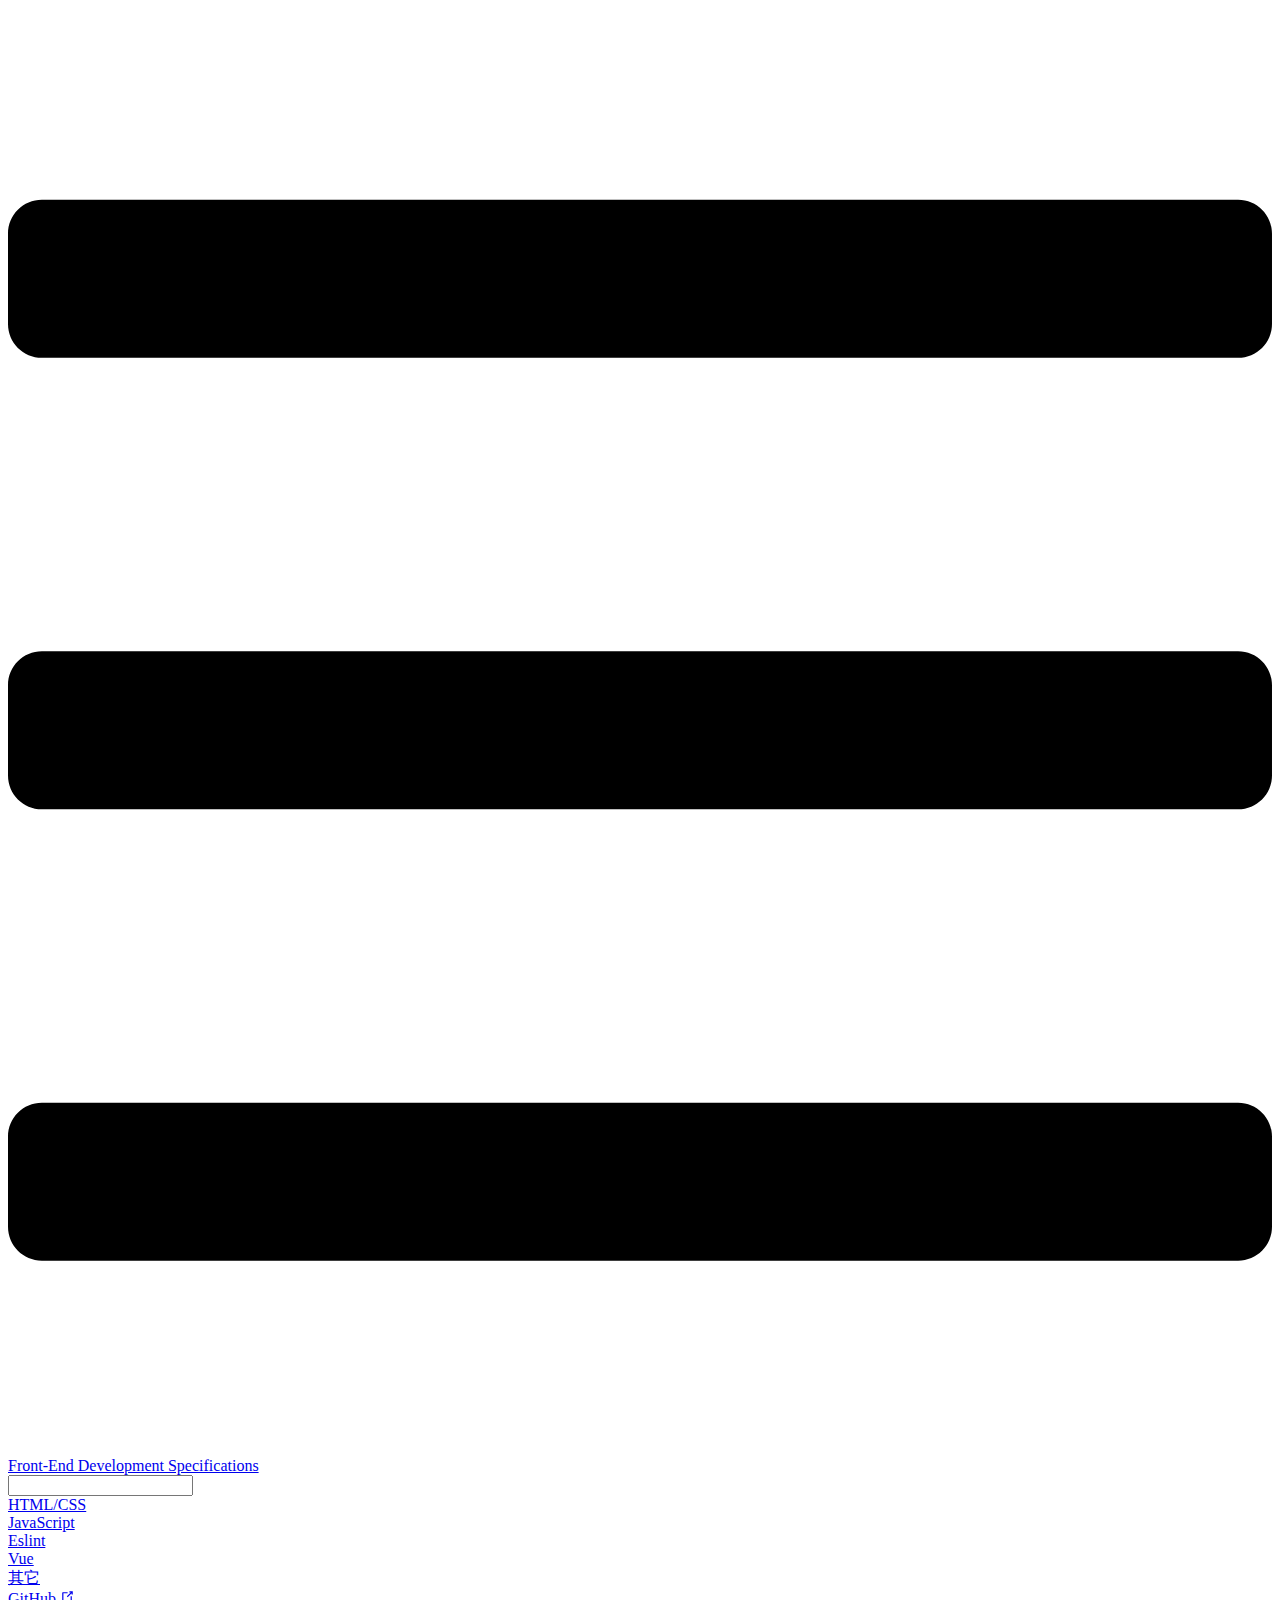
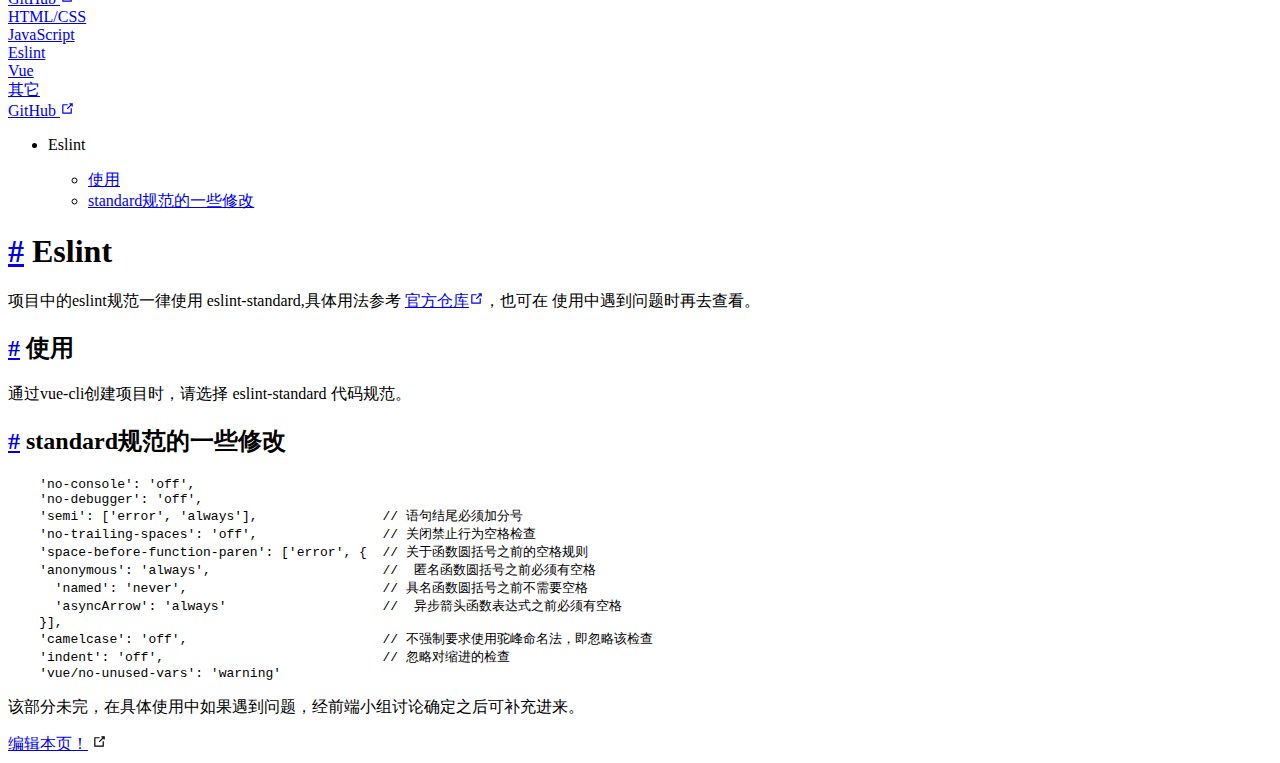
==== eslint/index.html @ 4b597a3b "1" ====
<!DOCTYPE html>
<html lang="en-US">

<head>
    <meta charset="utf-8">
    <meta name="viewport" content="width=device-width,initial-scale=1">
    <title>Eslint | Front-End Development Specifications</title>
    <meta name="description" content="前端开发规范文档1">
    <link rel="icon" href="./favicon.ico">

    <link rel="preload" href="./assets/css/0.styles.6a988ebd.css" as="style">
    <link rel="preload" href="./assets/js/app.a1ea9706.js" as="script">
    <link rel="preload" href="./assets/js/4.c3e4d59f.js" as="script">
    <link rel="prefetch" href="./assets/js/2.aa644d99.js">
    <link rel="prefetch" href="./assets/js/3.9579ed42.js">
    <link rel="prefetch" href="./assets/js/5.5c9a9287.js">
    <link rel="prefetch" href="./assets/js/6.d2becdb6.js">
    <link rel="prefetch" href="./assets/js/7.d39c82f1.js">
    <link rel="prefetch" href="./assets/js/8.059a325d.js">
    <link rel="prefetch" href="./assets/js/9.d9cf144e.js">
    <link rel="stylesheet" href="./assets/css/0.styles.6a988ebd.css">
</head>

<body>
    <div id="app" data-server-rendered="true">
        <div class="theme-container">
            <header class="navbar">
                <div class="sidebar-button"><svg xmlns="http://www.w3.org/2000/svg" aria-hidden="true" role="img" viewBox="0 0 448 512" class="icon"><path fill="currentColor" d="M436 124H12c-6.627 0-12-5.373-12-12V80c0-6.627 5.373-12 12-12h424c6.627 0 12 5.373 12 12v32c0 6.627-5.373 12-12 12zm0 160H12c-6.627 0-12-5.373-12-12v-32c0-6.627 5.373-12 12-12h424c6.627 0 12 5.373 12 12v32c0 6.627-5.373 12-12 12zm0 160H12c-6.627 0-12-5.373-12-12v-32c0-6.627 5.373-12 12-12h424c6.627 0 12 5.373 12 12v32c0 6.627-5.373 12-12 12z"></path></svg></div>
                <a href="./" class="home-link router-link-active">
                    <!----><span class="site-name"> Front-End Development Specifications</span></a>
                <div class="links" style="max-width:nullpx;">
                    <div class="search-box"><input aria-label="Search" autocomplete="off" spellcheck="false" value="">
                        <!---->
                    </div>
                    <nav class="nav-links can-hide">
                        <div class="nav-item"><a href="./html-css/" class="nav-link">HTML/CSS</a></div>
                        <div class="nav-item"><a href="./javascript/" class="nav-link">JavaScript</a></div>
                        <div class="nav-item"><a href="./eslint/" aria-current="page" class="nav-link router-link-exact-active router-link-active">Eslint</a></div>
                        <div class="nav-item"><a href="./vue/" class="nav-link">Vue</a></div>
                        <div class="nav-item"><a href="./others/" class="nav-link">其它</a></div> <a href="https://github.com/luichooy." target="_blank" rel="noopener noreferrer" class="repo-link">
    GitHub
    <svg xmlns="http://www.w3.org/2000/svg" aria-hidden="true" x="0px" y="0px" viewBox="0 0 100 100" width="15" height="15" class="icon outbound"><path fill="currentColor" d="M18.8,85.1h56l0,0c2.2,0,4-1.8,4-4v-32h-8v28h-48v-48h28v-8h-32l0,0c-2.2,0-4,1.8-4,4v56C14.8,83.3,16.6,85.1,18.8,85.1z"></path> <polygon fill="currentColor" points="45.7,48.7 51.3,54.3 77.2,28.5 77.2,37.2 85.2,37.2 85.2,14.9 62.8,14.9 62.8,22.9 71.5,22.9"></polygon></svg></a></nav>
                </div>
            </header>
            <div class="sidebar-mask"></div>
            <div class="sidebar">
                <nav class="nav-links">
                    <div class="nav-item"><a href="./html-css/" class="nav-link">HTML/CSS</a></div>
                    <div class="nav-item"><a href="./javascript/" class="nav-link">JavaScript</a></div>
                    <div class="nav-item"><a href="./eslint/" aria-current="page" class="nav-link router-link-exact-active router-link-active">Eslint</a></div>
                    <div class="nav-item"><a href="./vue/" class="nav-link">Vue</a></div>
                    <div class="nav-item"><a href="./others/" class="nav-link">其它</a></div> <a href="https://github.com/luichooy." target="_blank" rel="noopener noreferrer" class="repo-link">
    GitHub
    <svg xmlns="http://www.w3.org/2000/svg" aria-hidden="true" x="0px" y="0px" viewBox="0 0 100 100" width="15" height="15" class="icon outbound"><path fill="currentColor" d="M18.8,85.1h56l0,0c2.2,0,4-1.8,4-4v-32h-8v28h-48v-48h28v-8h-32l0,0c-2.2,0-4,1.8-4,4v56C14.8,83.3,16.6,85.1,18.8,85.1z"></path> <polygon fill="currentColor" points="45.7,48.7 51.3,54.3 77.2,28.5 77.2,37.2 85.2,37.2 85.2,14.9 62.8,14.9 62.8,22.9 71.5,22.9"></polygon></svg></a></nav>
                <ul class="sidebar-links">
                    <li>
                        <div class="sidebar-group first">
                            <p class="sidebar-heading open"><span>Eslint</span>
                                <!---->
                            </p>
                            <ul class="sidebar-group-items">
                                <li><a href="./eslint/#使用" class="sidebar-link">使用</a>
                                    <ul class="sidebar-sub-headers"></ul>
                                </li>
                                <li><a href="./eslint/#standard规范的一些修改" class="sidebar-link">standard规范的一些修改</a>
                                    <ul class="sidebar-sub-headers"></ul>
                                </li>
                            </ul>
                        </div>
                    </li>
                </ul>
            </div>
            <div class="page">
                <div class="content">
                    <h1 id="eslint"><a href="#eslint" class="header-anchor">#</a> Eslint</h1>
                    <p>项目中的eslint规范一律使用 eslint-standard,具体用法参考 <a href="https://github.com/standard/eslint-config-standard" target="_blank" rel="noopener noreferrer">官方仓库<svg xmlns="http://www.w3.org/2000/svg" aria-hidden="true" x="0px" y="0px" viewBox="0 0 100 100" width="15" height="15" class="icon outbound"><path fill="currentColor" d="M18.8,85.1h56l0,0c2.2,0,4-1.8,4-4v-32h-8v28h-48v-48h28v-8h-32l0,0c-2.2,0-4,1.8-4,4v56C14.8,83.3,16.6,85.1,18.8,85.1z"></path> <polygon fill="currentColor" points="45.7,48.7 51.3,54.3 77.2,28.5 77.2,37.2 85.2,37.2 85.2,14.9 62.8,14.9 62.8,22.9 71.5,22.9"></polygon></svg></a>，也可在
                        使用中遇到问题时再去查看。
                    </p>
                    <h2 id="使用"><a href="#使用" class="header-anchor">#</a> 使用</h2>
                    <p>通过vue-cli创建项目时，请选择 eslint-standard 代码规范。</p>
                    <h2 id="standard规范的一些修改"><a href="#standard规范的一些修改" class="header-anchor">#</a> standard规范的一些修改</h2>
                    <div class="language- extra-class"><pre class="language-text"><code>    'no-console': 'off',
    'no-debugger': 'off',
    'semi': ['error', 'always'],                // 语句结尾必须加分号
    'no-trailing-spaces': 'off',                // 关闭禁止行为空格检查
    'space-before-function-paren': ['error', {  // 关于函数圆括号之前的空格规则
    'anonymous': 'always',                      //  匿名函数圆括号之前必须有空格
      'named': 'never',                         // 具名函数圆括号之前不需要空格
      'asyncArrow': 'always'                    //  异步箭头函数表达式之前必须有空格
    }],
    'camelcase': 'off',                         // 不强制要求使用驼峰命名法，即忽略该检查
    'indent': 'off',                            // 忽略对缩进的检查
    'vue/no-unused-vars': 'warning'
</code></pre></div>
                    <p>该部分未完，在具体使用中如果遇到问题，经前端小组讨论确定之后可补充进来。</p>
                </div>
                <div class="page-edit">
                    <div class="edit-link"><a href="https://github.com/luichooy./edit/master/docs/eslint/README.md" target="_blank" rel="noopener noreferrer">编辑本页！</a> <svg xmlns="http://www.w3.org/2000/svg" aria-hidden="true" x="0px" y="0px" viewBox="0 0 100 100" width="15"
                            height="15" class="icon outbound"><path fill="currentColor" d="M18.8,85.1h56l0,0c2.2,0,4-1.8,4-4v-32h-8v28h-48v-48h28v-8h-32l0,0c-2.2,0-4,1.8-4,4v56C14.8,83.3,16.6,85.1,18.8,85.1z"></path> <polygon fill="currentColor" points="45.7,48.7 51.3,54.3 77.2,28.5 77.2,37.2 85.2,37.2 85.2,14.9 62.8,14.9 62.8,22.9 71.5,22.9"></polygon></svg></div>
                    <!---->
                </div>
                <!---->
            </div>
            <!---->
        </div>
    </div>
    <script src="./assets/js/app.a1ea9706.js" defer></script>
    <script src="./assets/js/4.c3e4d59f.js" defer></script>
</body>

</html>
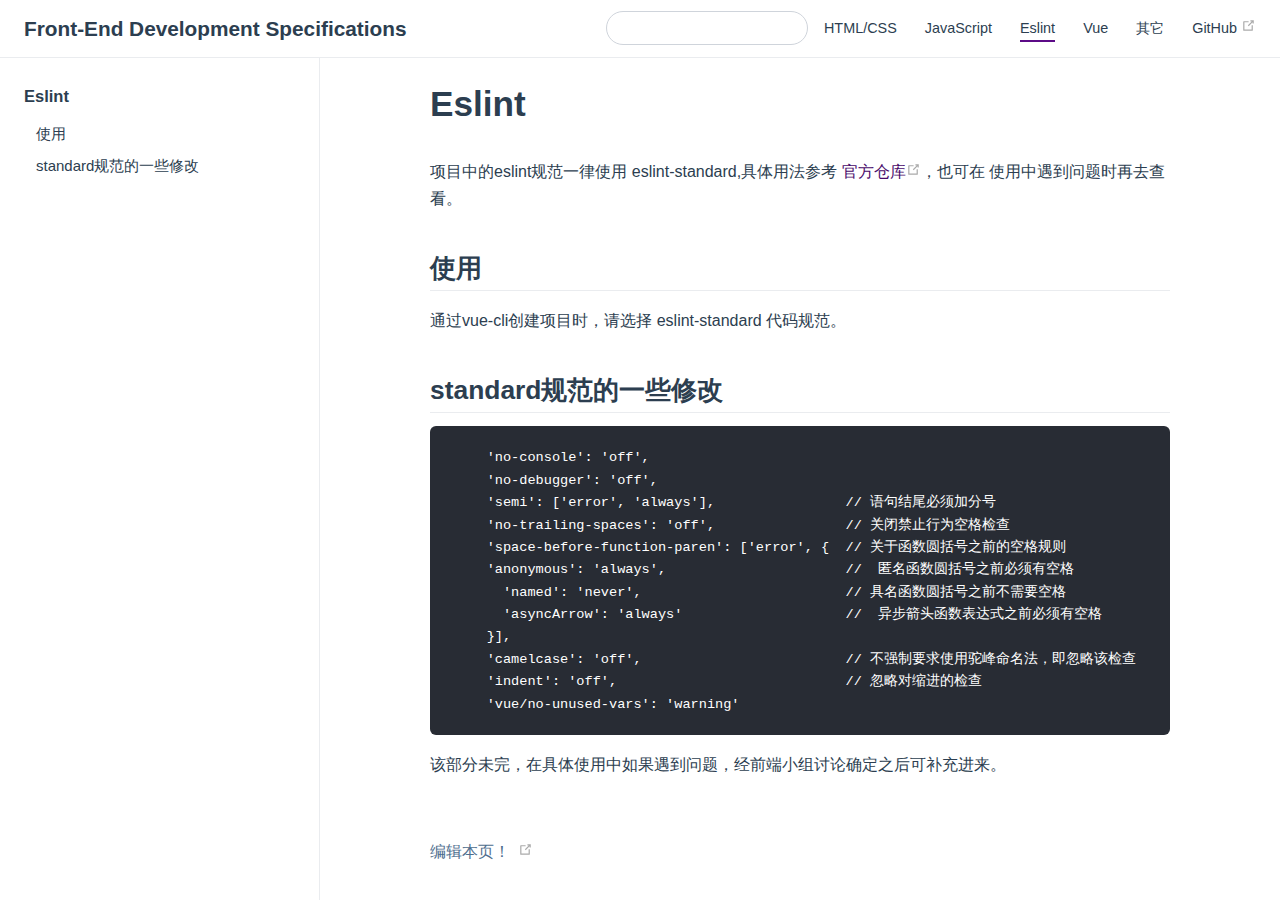
==== commit 16bccf8b: "Update index.html" ====
--- a/eslint/index.html
+++ b/eslint/index.html
@@ -8,17 +8,17 @@
     <meta name="description" content="前端开发规范文档1">
     <link rel="icon" href="./favicon.ico">
 
-    <link rel="preload" href="./assets/css/0.styles.6a988ebd.css" as="style">
-    <link rel="preload" href="./assets/js/app.a1ea9706.js" as="script">
-    <link rel="preload" href="./assets/js/4.c3e4d59f.js" as="script">
-    <link rel="prefetch" href="./assets/js/2.aa644d99.js">
-    <link rel="prefetch" href="./assets/js/3.9579ed42.js">
-    <link rel="prefetch" href="./assets/js/5.5c9a9287.js">
-    <link rel="prefetch" href="./assets/js/6.d2becdb6.js">
-    <link rel="prefetch" href="./assets/js/7.d39c82f1.js">
-    <link rel="prefetch" href="./assets/js/8.059a325d.js">
-    <link rel="prefetch" href="./assets/js/9.d9cf144e.js">
-    <link rel="stylesheet" href="./assets/css/0.styles.6a988ebd.css">
+    <link rel="preload" href="../assets/css/0.styles.6a988ebd.css" as="style">
+    <link rel="preload" href="../assets/js/app.a1ea9706.js" as="script">
+    <link rel="preload" href="../assets/js/4.c3e4d59f.js" as="script">
+    <link rel="prefetch" href="../assets/js/2.aa644d99.js">
+    <link rel="prefetch" href="../assets/js/3.9579ed42.js">
+    <link rel="prefetch" href="../assets/js/5.5c9a9287.js">
+    <link rel="prefetch" href="../assets/js/6.d2becdb6.js">
+    <link rel="prefetch" href="../assets/js/7.d39c82f1.js">
+    <link rel="prefetch" href="../assets/js/8.059a325d.js">
+    <link rel="prefetch" href="../assets/js/9.d9cf144e.js">
+    <link rel="stylesheet" href="../assets/css/0.styles.6a988ebd.css">
 </head>
 
 <body>
@@ -33,11 +33,11 @@
                         <!---->
                     </div>
                     <nav class="nav-links can-hide">
-                        <div class="nav-item"><a href="./html-css/" class="nav-link">HTML/CSS</a></div>
-                        <div class="nav-item"><a href="./javascript/" class="nav-link">JavaScript</a></div>
-                        <div class="nav-item"><a href="./eslint/" aria-current="page" class="nav-link router-link-exact-active router-link-active">Eslint</a></div>
-                        <div class="nav-item"><a href="./vue/" class="nav-link">Vue</a></div>
-                        <div class="nav-item"><a href="./others/" class="nav-link">其它</a></div> <a href="https://github.com/luichooy." target="_blank" rel="noopener noreferrer" class="repo-link">
+                        <div class="nav-item"><a href="../html-css/index.html" class="nav-link">HTML/CSS</a></div>
+                        <div class="nav-item"><a href="../javascript/index.html" class="nav-link">JavaScript</a></div>
+                        <div class="nav-item"><a href="./index.html" aria-current="page" class="nav-link router-link-exact-active router-link-active">Eslint</a></div>
+                        <div class="nav-item"><a href="../vue/index.html" class="nav-link">Vue</a></div>
+                        <div class="nav-item"><a href="../others/index.html" class="nav-link">其它</a></div> <a href="https://github.com/luichooy." target="_blank" rel="noopener noreferrer" class="repo-link">
     GitHub
     <svg xmlns="http://www.w3.org/2000/svg" aria-hidden="true" x="0px" y="0px" viewBox="0 0 100 100" width="15" height="15" class="icon outbound"><path fill="currentColor" d="M18.8,85.1h56l0,0c2.2,0,4-1.8,4-4v-32h-8v28h-48v-48h28v-8h-32l0,0c-2.2,0-4,1.8-4,4v56C14.8,83.3,16.6,85.1,18.8,85.1z"></path> <polygon fill="currentColor" points="45.7,48.7 51.3,54.3 77.2,28.5 77.2,37.2 85.2,37.2 85.2,14.9 62.8,14.9 62.8,22.9 71.5,22.9"></polygon></svg></a></nav>
                 </div>
@@ -45,11 +45,11 @@
             <div class="sidebar-mask"></div>
             <div class="sidebar">
                 <nav class="nav-links">
-                    <div class="nav-item"><a href="./html-css/" class="nav-link">HTML/CSS</a></div>
-                    <div class="nav-item"><a href="./javascript/" class="nav-link">JavaScript</a></div>
-                    <div class="nav-item"><a href="./eslint/" aria-current="page" class="nav-link router-link-exact-active router-link-active">Eslint</a></div>
-                    <div class="nav-item"><a href="./vue/" class="nav-link">Vue</a></div>
-                    <div class="nav-item"><a href="./others/" class="nav-link">其它</a></div> <a href="https://github.com/luichooy." target="_blank" rel="noopener noreferrer" class="repo-link">
+                    <div class="nav-item"><a href="../html-css/index.html" class="nav-link">HTML/CSS</a></div>
+                    <div class="nav-item"><a href="../javascript/index.html" class="nav-link">JavaScript</a></div>
+                    <div class="nav-item"><a href="./index.html" aria-current="page" class="nav-link router-link-exact-active router-link-active">Eslint</a></div>
+                    <div class="nav-item"><a href="../vue/index.html" class="nav-link">Vue</a></div>
+                    <div class="nav-item"><a href="../others/index.html" class="nav-link">其它</a></div> <a href="https://github.com/luichooy." target="_blank" rel="noopener noreferrer" class="repo-link">
     GitHub
     <svg xmlns="http://www.w3.org/2000/svg" aria-hidden="true" x="0px" y="0px" viewBox="0 0 100 100" width="15" height="15" class="icon outbound"><path fill="currentColor" d="M18.8,85.1h56l0,0c2.2,0,4-1.8,4-4v-32h-8v28h-48v-48h28v-8h-32l0,0c-2.2,0-4,1.8-4,4v56C14.8,83.3,16.6,85.1,18.8,85.1z"></path> <polygon fill="currentColor" points="45.7,48.7 51.3,54.3 77.2,28.5 77.2,37.2 85.2,37.2 85.2,14.9 62.8,14.9 62.8,22.9 71.5,22.9"></polygon></svg></a></nav>
                 <ul class="sidebar-links">
@@ -104,8 +104,8 @@
             <!---->
         </div>
     </div>
-    <script src="./assets/js/app.a1ea9706.js" defer></script>
-    <script src="./assets/js/4.c3e4d59f.js" defer></script>
+    <script src="../assets/js/app.a1ea9706.js" defer></script>
+    <script src="../assets/js/4.c3e4d59f.js" defer></script>
 </body>
 
-</html>+</html>
--- a/assets/css/0.styles.6a988ebd.css
+++ b/assets/css/0.styles.6a988ebd.css
@@ -0,0 +1,1598 @@
+.home {
+    padding: 3.6rem 2rem 0;
+    max-width: 960px;
+    margin: 0 auto
+}
+
+.home .hero {
+    text-align: center
+}
+
+.home .hero img {
+    max-width: 100%;
+    max-height: 280px;
+    display: block;
+    margin: 3rem auto 1.5rem
+}
+
+.home .hero h1 {
+    font-size: 3rem
+}
+
+.home .hero .action,
+.home .hero .description,
+.home .hero h1 {
+    margin: 1.8rem auto
+}
+
+.home .hero .description {
+    max-width: 35rem;
+    font-size: 1.6rem;
+    line-height: 1.3;
+    color: #6a8bad
+}
+
+.home .hero .action-button {
+    display: inline-block;
+    font-size: 1.2rem;
+    color: #fff;
+    background-color: #48096a;
+    padding: .8rem 1.6rem;
+    border-radius: 4px;
+    transition: background-color .1s ease;
+    box-sizing: border-box;
+    border-bottom: 1px solid #41085f
+}
+
+.home .hero .action-button:hover {
+    background-color: #610c8e
+}
+
+.home .features {
+    border-top: 1px solid #eaecef;
+    padding: 1.2rem 0;
+    margin-top: 2.5rem;
+    display: flex;
+    flex-wrap: wrap;
+    align-items: flex-start;
+    align-content: stretch;
+    justify-content: space-between
+}
+
+.home .feature {
+    flex-grow: 1;
+    flex-basis: 30%;
+    max-width: 30%
+}
+
+.home .feature h2 {
+    font-size: 1.4rem;
+    font-weight: 500;
+    border-bottom: none;
+    padding-bottom: 0;
+    color: #3a5169
+}
+
+.home .feature p {
+    color: #4e6e8e
+}
+
+.home .footer {
+    padding: 2.5rem;
+    border-top: 1px solid #eaecef;
+    text-align: center;
+    color: #4e6e8e
+}
+
+@media (max-width:719px) {
+    .home .features {
+        flex-direction: column
+    }
+    .home .feature {
+        max-width: 100%;
+        padding: 0 2.5rem
+    }
+}
+
+@media (max-width:419px) {
+    .home {
+        padding-left: 1.5rem;
+        padding-right: 1.5rem
+    }
+    .home .hero img {
+        max-height: 210px;
+        margin: 2rem auto 1.2rem
+    }
+    .home .hero h1 {
+        font-size: 2rem
+    }
+    .home .hero .action,
+    .home .hero .description,
+    .home .hero h1 {
+        margin: 1.2rem auto
+    }
+    .home .hero .description {
+        font-size: 1.2rem
+    }
+    .home .hero .action-button {
+        font-size: 1rem;
+        padding: .6rem 1.2rem
+    }
+    .home .feature h2 {
+        font-size: 1.25rem
+    }
+}
+
+.sidebar-button {
+    display: none;
+    width: 1.25rem;
+    height: 1.25rem;
+    position: absolute;
+    padding: .6rem;
+    top: .6rem;
+    left: 1rem;
+    cursor: pointer
+}
+
+.sidebar-button .icon {
+    display: block;
+    width: 1.25rem;
+    height: 1.25rem
+}
+
+@media (max-width:719px) {
+    .sidebar-button {
+        display: block
+    }
+}
+
+.search-box {
+    display: inline-block;
+    position: relative;
+    margin-right: 1rem
+}
+
+.search-box input {
+    cursor: text;
+    width: 10rem;
+    color: #4e6e8e;
+    display: inline-block;
+    border: 1px solid #cfd4db;
+    border-radius: 2rem;
+    font-size: .9rem;
+    line-height: 2rem;
+    padding: 0 .5rem 0 2rem;
+    outline: none;
+    transition: all .2s ease;
+    background: #fff url(./assets/img/search.83621669.svg) .6rem .5rem no-repeat;
+    background-size: 1rem
+}
+
+.search-box input:focus {
+    cursor: auto;
+    border-color: #48096a
+}
+
+.search-box .suggestions {
+    background: #fff;
+    width: 20rem;
+    position: absolute;
+    top: 1.5rem;
+    border: 1px solid #cfd4db;
+    border-radius: 6px;
+    padding: .4rem;
+    list-style-type: none
+}
+
+.search-box .suggestions.align-right {
+    right: 0
+}
+
+.search-box .suggestion {
+    line-height: 1.4;
+    padding: .4rem .6rem;
+    border-radius: 4px;
+    cursor: pointer
+}
+
+.search-box .suggestion a {
+    white-space: normal;
+    color: #5d82a6
+}
+
+.search-box .suggestion a .page-title {
+    font-weight: 600
+}
+
+.search-box .suggestion a .header {
+    font-size: .9em;
+    margin-left: .25em
+}
+
+.search-box .suggestion.focused {
+    background-color: #f3f4f5
+}
+
+.search-box .suggestion.focused a {
+    color: #48096a
+}
+
+@media (max-width:959px) {
+    .search-box input {
+        cursor: pointer;
+        width: 0;
+        border-color: transparent;
+        position: relative
+    }
+    .search-box input:focus {
+        cursor: text;
+        left: 0;
+        width: 10rem
+    }
+}
+
+@media (max-width:959px) and (min-width:719px) {
+    .search-box .suggestions {
+        left: 0
+    }
+}
+
+@media (max-width:719px) {
+    .search-box {
+        margin-right: 0
+    }
+    .search-box input {
+        left: 1rem
+    }
+    .search-box .suggestions {
+        right: 0
+    }
+}
+
+@media (max-width:419px) {
+    .search-box .suggestions {
+        width: calc(100vw - 4rem)
+    }
+    .search-box input:focus {
+        width: 8rem
+    }
+}
+
+.dropdown-enter,
+.dropdown-leave-to {
+    height: 0!important
+}
+
+.dropdown-wrapper {
+    cursor: pointer
+}
+
+.dropdown-wrapper .dropdown-title {
+    display: block
+}
+
+.dropdown-wrapper .dropdown-title:hover {
+    border-color: transparent
+}
+
+.dropdown-wrapper .dropdown-title .arrow {
+    vertical-align: middle;
+    margin-top: -1px;
+    margin-left: .4rem
+}
+
+.dropdown-wrapper .nav-dropdown .dropdown-item {
+    color: inherit;
+    line-height: 1.7rem
+}
+
+.dropdown-wrapper .nav-dropdown .dropdown-item h4 {
+    margin: .45rem 0 0;
+    border-top: 1px solid #eee;
+    padding: .45rem 1.5rem 0 1.25rem
+}
+
+.dropdown-wrapper .nav-dropdown .dropdown-item .dropdown-subitem-wrapper {
+    padding: 0;
+    list-style: none
+}
+
+.dropdown-wrapper .nav-dropdown .dropdown-item .dropdown-subitem-wrapper .dropdown-subitem {
+    font-size: .9em
+}
+
+.dropdown-wrapper .nav-dropdown .dropdown-item a {
+    display: block;
+    line-height: 1.7rem;
+    position: relative;
+    border-bottom: none;
+    font-weight: 400;
+    margin-bottom: 0;
+    padding: 0 1.5rem 0 1.25rem
+}
+
+.dropdown-wrapper .nav-dropdown .dropdown-item a.router-link-active,
+.dropdown-wrapper .nav-dropdown .dropdown-item a:hover {
+    color: #48096a
+}
+
+.dropdown-wrapper .nav-dropdown .dropdown-item a.router-link-active:after {
+    content: "";
+    width: 0;
+    height: 0;
+    border-left: 5px solid #48096a;
+    border-top: 3px solid transparent;
+    border-bottom: 3px solid transparent;
+    position: absolute;
+    top: calc(50% - 2px);
+    left: 9px
+}
+
+.dropdown-wrapper .nav-dropdown .dropdown-item:first-child h4 {
+    margin-top: 0;
+    padding-top: 0;
+    border-top: 0
+}
+
+@media (max-width:719px) {
+    .dropdown-wrapper.open .dropdown-title {
+        margin-bottom: .5rem
+    }
+    .dropdown-wrapper .nav-dropdown {
+        transition: height .1s ease-out;
+        overflow: hidden
+    }
+    .dropdown-wrapper .nav-dropdown .dropdown-item h4 {
+        border-top: 0;
+        margin-top: 0;
+        padding-top: 0
+    }
+    .dropdown-wrapper .nav-dropdown .dropdown-item>a,
+    .dropdown-wrapper .nav-dropdown .dropdown-item h4 {
+        font-size: 15px;
+        line-height: 2rem
+    }
+    .dropdown-wrapper .nav-dropdown .dropdown-item .dropdown-subitem {
+        font-size: 14px;
+        padding-left: 1rem
+    }
+}
+
+@media (min-width:719px) {
+    .dropdown-wrapper {
+        height: 1.8rem
+    }
+    .dropdown-wrapper:hover .nav-dropdown {
+        display: block!important
+    }
+    .dropdown-wrapper .dropdown-title .arrow {
+        border-left: 4px solid transparent;
+        border-right: 4px solid transparent;
+        border-top: 6px solid #ccc;
+        border-bottom: 0
+    }
+    .dropdown-wrapper .nav-dropdown {
+        display: none;
+        height: auto!important;
+        box-sizing: border-box;
+        max-height: calc(100vh - 2.7rem);
+        overflow-y: auto;
+        position: absolute;
+        top: 100%;
+        right: 0;
+        background-color: #fff;
+        padding: .6rem 0;
+        border: 1px solid #ddd;
+        border-bottom-color: #ccc;
+        text-align: left;
+        border-radius: .25rem;
+        white-space: nowrap;
+        margin: 0
+    }
+}
+
+.nav-links {
+    display: inline-block
+}
+
+.nav-links a {
+    line-height: 1.4rem;
+    color: inherit
+}
+
+.nav-links a.router-link-active,
+.nav-links a:hover {
+    color: #48096a
+}
+
+.nav-links .nav-item {
+    position: relative;
+    display: inline-block;
+    margin-left: 1.5rem;
+    line-height: 2rem
+}
+
+.nav-links .nav-item:first-child {
+    margin-left: 0
+}
+
+.nav-links .repo-link {
+    margin-left: 1.5rem
+}
+
+@media (max-width:719px) {
+    .nav-links .nav-item,
+    .nav-links .repo-link {
+        margin-left: 0
+    }
+}
+
+@media (min-width:719px) {
+    .nav-links a.router-link-active,
+    .nav-links a:hover {
+        color: #2c3e50
+    }
+    .nav-item>a:not(.external).router-link-active,
+    .nav-item>a:not(.external):hover {
+        margin-bottom: -2px;
+        border-bottom: 2px solid #5c0b87
+    }
+}
+
+.navbar {
+    padding: .7rem 1.5rem;
+    line-height: 2.2rem;
+    position: relative
+}
+
+.navbar a,
+.navbar img,
+.navbar span {
+    display: inline-block
+}
+
+.navbar .logo {
+    height: 2.2rem;
+    min-width: 2.2rem;
+    margin-right: .8rem;
+    vertical-align: top
+}
+
+.navbar .site-name {
+    font-size: 1.3rem;
+    font-weight: 600;
+    color: #2c3e50;
+    position: relative
+}
+
+.navbar .links {
+    padding-left: 1.5rem;
+    box-sizing: border-box;
+    background-color: #fff;
+    white-space: nowrap;
+    font-size: .9rem;
+    position: absolute;
+    right: 1.5rem;
+    top: .7rem;
+    display: flex
+}
+
+.navbar .links .search-box {
+    flex: 0 0 auto;
+    vertical-align: top
+}
+
+.navbar .links .nav-links {
+    flex: 1
+}
+
+@media (max-width:719px) {
+    .navbar {
+        padding-left: 4rem
+    }
+    .navbar .can-hide {
+        display: none
+    }
+    .navbar .links {
+        padding-left: 1.5rem
+    }
+}
+
+.page-edit,
+.page-nav {
+    max-width: 740px;
+    margin: 0 auto;
+    padding: 2rem 2.5rem
+}
+
+@media (max-width:959px) {
+    .page-edit,
+    .page-nav {
+        padding: 2rem
+    }
+}
+
+@media (max-width:419px) {
+    .page-edit,
+    .page-nav {
+        padding: 1.5rem
+    }
+}
+
+.page {
+    padding-bottom: 2rem
+}
+
+.page-edit {
+    padding-top: 1rem;
+    padding-bottom: 1rem;
+    overflow: auto
+}
+
+.page-edit .edit-link {
+    display: inline-block
+}
+
+.page-edit .edit-link a {
+    color: #4e6e8e;
+    margin-right: .25rem
+}
+
+.page-edit .last-updated {
+    float: right;
+    font-size: .9em
+}
+
+.page-edit .last-updated .prefix {
+    font-weight: 500;
+    color: #4e6e8e
+}
+
+.page-edit .last-updated .time {
+    font-weight: 400;
+    color: #aaa
+}
+
+.page-nav {
+    padding-top: 1rem;
+    padding-bottom: 0
+}
+
+.page-nav .inner {
+    min-height: 2rem;
+    margin-top: 0;
+    border-top: 1px solid #eaecef;
+    padding-top: 1rem;
+    overflow: auto
+}
+
+.page-nav .next {
+    float: right
+}
+
+@media (max-width:719px) {
+    .page-edit .edit-link {
+        margin-bottom: .5rem
+    }
+    .page-edit .last-updated {
+        font-size: .8em;
+        float: none;
+        text-align: left
+    }
+}
+
+.sidebar .sidebar-sub-headers {
+    padding-left: 1rem;
+    font-size: .95em
+}
+
+a.sidebar-link {
+    font-weight: 400;
+    display: inline-block;
+    color: #2c3e50;
+    border-left: .25rem solid transparent;
+    padding: .35rem 1rem .35rem 1.25rem;
+    line-height: 1.4;
+    width: 100%;
+    box-sizing: border-box
+}
+
+a.sidebar-link:hover {
+    color: #48096a
+}
+
+a.sidebar-link.active {
+    font-weight: 600;
+    color: #48096a;
+    border-left-color: #48096a
+}
+
+.sidebar-group a.sidebar-link {
+    padding-left: 2rem
+}
+
+.sidebar-sub-headers a.sidebar-link {
+    padding-top: .25rem;
+    padding-bottom: .25rem;
+    border-left: none
+}
+
+.sidebar-sub-headers a.sidebar-link.active {
+    font-weight: 500
+}
+
+.sidebar-group:not(.first) {
+    margin-top: 1em
+}
+
+.sidebar-group .sidebar-group {
+    padding-left: .5em
+}
+
+.sidebar-group:not(.collapsable) .sidebar-heading {
+    cursor: auto;
+    color: inherit
+}
+
+.sidebar-heading {
+    color: #999;
+    transition: color .15s ease;
+    cursor: pointer;
+    font-size: 1.1em;
+    font-weight: 700;
+    padding: 0 1.5rem;
+    margin-top: 0;
+    margin-bottom: .5rem
+}
+
+.sidebar-heading.open,
+.sidebar-heading:hover {
+    color: inherit
+}
+
+.sidebar-heading .arrow {
+    position: relative;
+    top: -.12em;
+    left: .5em
+}
+
+.sidebar-heading:.open .arrow {
+    top: -.18em
+}
+
+.sidebar-group-items {
+    transition: height .1s ease-out;
+    overflow: hidden
+}
+
+.sidebar ul {
+    padding: 0;
+    margin: 0;
+    list-style-type: none
+}
+
+.sidebar a {
+    display: inline-block
+}
+
+.sidebar .nav-links {
+    display: none;
+    border-bottom: 1px solid #eaecef;
+    padding: .5rem 0 .75rem 0
+}
+
+.sidebar .nav-links a {
+    font-weight: 600
+}
+
+.sidebar .nav-links .nav-item,
+.sidebar .nav-links .repo-link {
+    display: block;
+    line-height: 1.25rem;
+    font-size: 1.1em;
+    padding: .5rem 0 .5rem 1.5rem
+}
+
+.sidebar .sidebar-links {
+    padding: 1.5rem 0
+}
+
+@media (max-width:719px) {
+    .sidebar .nav-links {
+        display: block
+    }
+    .sidebar .nav-links .dropdown-wrapper .nav-dropdown .dropdown-item a.router-link-active:after {
+        top: calc(1rem - 2px)
+    }
+    .sidebar .sidebar-links {
+        padding: 1rem 0
+    }
+}
+
+.sw-update-popup {
+    position: fixed;
+    right: 1em;
+    bottom: 1em;
+    padding: 1em;
+    border: 1px solid #48096a;
+    border-radius: 3px;
+    background: #fff;
+    box-shadow: 0 4px 16px rgba(0, 0, 0, .5);
+    text-align: center
+}
+
+.sw-update-popup button {
+    margin-top: .5em;
+    padding: .25em 2em
+}
+
+.sw-update-popup-enter-active,
+.sw-update-popup-leave-active {
+    transition: opacity .3s, transform .3s
+}
+
+.sw-update-popup-enter,
+.sw-update-popup-leave-to {
+    opacity: 0;
+    transform: translateY(50%) scale(.5)
+}
+
+code[class*=language-],
+pre[class*=language-] {
+    color: #ccc;
+    background: none;
+    font-family: Consolas, Monaco, Andale Mono, Ubuntu Mono, monospace;
+    font-size: 1em;
+    text-align: left;
+    white-space: pre;
+    word-spacing: normal;
+    word-break: normal;
+    word-wrap: normal;
+    line-height: 1.5;
+    -moz-tab-size: 4;
+    -o-tab-size: 4;
+    tab-size: 4;
+    -webkit-hyphens: none;
+    -ms-hyphens: none;
+    hyphens: none
+}
+
+pre[class*=language-] {
+    padding: 1em;
+    margin: .5em 0;
+    overflow: auto
+}
+
+:not(pre)>code[class*=language-],
+pre[class*=language-] {
+    background: #2d2d2d
+}
+
+:not(pre)>code[class*=language-] {
+    padding: .1em;
+    border-radius: .3em;
+    white-space: normal
+}
+
+.token.block-comment,
+.token.cdata,
+.token.comment,
+.token.doctype,
+.token.prolog {
+    color: #999
+}
+
+.token.punctuation {
+    color: #ccc
+}
+
+.token.attr-name,
+.token.deleted,
+.token.namespace,
+.token.tag {
+    color: #e2777a
+}
+
+.token.function-name {
+    color: #6196cc
+}
+
+.token.boolean,
+.token.function,
+.token.number {
+    color: #f08d49
+}
+
+.token.class-name,
+.token.constant,
+.token.property,
+.token.symbol {
+    color: #f8c555
+}
+
+.token.atrule,
+.token.builtin,
+.token.important,
+.token.keyword,
+.token.selector {
+    color: #cc99cd
+}
+
+.token.attr-value,
+.token.char,
+.token.regex,
+.token.string,
+.token.variable {
+    color: #7ec699
+}
+
+.token.entity,
+.token.operator,
+.token.url {
+    color: #67cdcc
+}
+
+.token.bold,
+.token.important {
+    font-weight: 700
+}
+
+.token.italic {
+    font-style: italic
+}
+
+.token.entity {
+    cursor: help
+}
+
+.token.inserted {
+    color: green
+}
+
+#nprogress {
+    pointer-events: none
+}
+
+#nprogress .bar {
+    background: #48096a;
+    position: fixed;
+    z-index: 1031;
+    top: 0;
+    left: 0;
+    width: 100%;
+    height: 2px
+}
+
+#nprogress .peg {
+    display: block;
+    position: absolute;
+    right: 0;
+    width: 100px;
+    height: 100%;
+    box-shadow: 0 0 10px #48096a, 0 0 5px #48096a;
+    opacity: 1;
+    transform: rotate(3deg) translateY(-4px)
+}
+
+#nprogress .spinner {
+    display: block;
+    position: fixed;
+    z-index: 1031;
+    top: 15px;
+    right: 15px
+}
+
+#nprogress .spinner-icon {
+    width: 18px;
+    height: 18px;
+    box-sizing: border-box;
+    border: 2px solid transparent;
+    border-top-color: #48096a;
+    border-left-color: #48096a;
+    border-radius: 50%;
+    animation: nprogress-spinner .4s linear infinite
+}
+
+.nprogress-custom-parent {
+    overflow: hidden;
+    position: relative
+}
+
+.nprogress-custom-parent #nprogress .bar,
+.nprogress-custom-parent #nprogress .spinner {
+    position: absolute
+}
+
+@keyframes nprogress-spinner {
+    0% {
+        transform: rotate(0deg)
+    }
+    to {
+        transform: rotate(1turn)
+    }
+}
+
+.content code {
+    color: #476582;
+    padding: .25rem .5rem;
+    margin: 0;
+    font-size: .85em;
+    background-color: rgba(27, 31, 35, .05);
+    border-radius: 3px
+}
+
+.content pre,
+.content pre[class*=language-] {
+    line-height: 1.4;
+    padding: 1.25rem 1.5rem;
+    margin: .85rem 0;
+    background-color: #282c34;
+    border-radius: 6px;
+    overflow: auto
+}
+
+.content pre[class*=language-] code,
+.content pre code {
+    color: #fff;
+    padding: 0;
+    background-color: transparent;
+    border-radius: 0
+}
+
+div[class*=language-] {
+    position: relative;
+    background-color: #282c34;
+    border-radius: 6px
+}
+
+div[class*=language-] .highlight-lines {
+    -webkit-user-select: none;
+    user-select: none;
+    padding-top: 1.3rem;
+    position: absolute;
+    top: 0;
+    left: 0;
+    width: 100%;
+    line-height: 1.4
+}
+
+div[class*=language-] .highlight-lines .highlighted {
+    background-color: rgba(0, 0, 0, .66)
+}
+
+div[class*=language-] pre,
+div[class*=language-] pre[class*=language-] {
+    background: transparent;
+    position: relative;
+    z-index: 1
+}
+
+div[class*=language-]:before {
+    position: absolute;
+    z-index: 3;
+    top: .8em;
+    right: 1em;
+    font-size: .75rem;
+    color: hsla(0, 0%, 100%, .4)
+}
+
+div[class*=language-]:not(.line-numbers-mode) .line-numbers-wrapper {
+    display: none
+}
+
+div[class*=language-].line-numbers-mode .highlight-lines .highlighted {
+    position: relative
+}
+
+div[class*=language-].line-numbers-mode .highlight-lines .highlighted:before {
+    content: " ";
+    position: absolute;
+    z-index: 3;
+    left: 0;
+    top: 0;
+    display: block;
+    width: 3.5rem;
+    height: 100%;
+    background-color: rgba(0, 0, 0, .66)
+}
+
+div[class*=language-].line-numbers-mode pre {
+    padding-left: 4.5rem;
+    vertical-align: middle
+}
+
+div[class*=language-].line-numbers-mode .line-numbers-wrapper {
+    position: absolute;
+    top: 0;
+    width: 3.5rem;
+    text-align: center;
+    color: hsla(0, 0%, 100%, .3);
+    padding: 1.25rem 0;
+    line-height: 1.4
+}
+
+div[class*=language-].line-numbers-mode .line-numbers-wrapper br {
+    -webkit-user-select: none;
+    user-select: none
+}
+
+div[class*=language-].line-numbers-mode .line-numbers-wrapper .line-number {
+    position: relative;
+    z-index: 4;
+    -webkit-user-select: none;
+    user-select: none;
+    font-size: .85em
+}
+
+div[class*=language-].line-numbers-mode:after {
+    content: "";
+    position: absolute;
+    z-index: 2;
+    top: 0;
+    left: 0;
+    width: 3.5rem;
+    height: 100%;
+    border-radius: 6px 0 0 6px;
+    border-right: 1px solid rgba(0, 0, 0, .66);
+    background-color: #282c34
+}
+
+div[class~=language-js]:before {
+    content: "js"
+}
+
+div[class~=language-ts]:before {
+    content: "ts"
+}
+
+div[class~=language-html]:before {
+    content: "html"
+}
+
+div[class~=language-md]:before {
+    content: "md"
+}
+
+div[class~=language-vue]:before {
+    content: "vue"
+}
+
+div[class~=language-css]:before {
+    content: "css"
+}
+
+div[class~=language-sass]:before {
+    content: "sass"
+}
+
+div[class~=language-scss]:before {
+    content: "scss"
+}
+
+div[class~=language-less]:before {
+    content: "less"
+}
+
+div[class~=language-stylus]:before {
+    content: "stylus"
+}
+
+div[class~=language-go]:before {
+    content: "go"
+}
+
+div[class~=language-java]:before {
+    content: "java"
+}
+
+div[class~=language-c]:before {
+    content: "c"
+}
+
+div[class~=language-sh]:before {
+    content: "sh"
+}
+
+div[class~=language-yaml]:before {
+    content: "yaml"
+}
+
+div[class~=language-py]:before {
+    content: "py"
+}
+
+div[class~=language-javascript]:before {
+    content: "js"
+}
+
+div[class~=language-typescript]:before {
+    content: "ts"
+}
+
+div[class~=language-markup]:before {
+    content: "html"
+}
+
+div[class~=language-markdown]:before {
+    content: "md"
+}
+
+div[class~=language-json]:before {
+    content: "json"
+}
+
+div[class~=language-ruby]:before {
+    content: "rb"
+}
+
+div[class~=language-python]:before {
+    content: "py"
+}
+
+div[class~=language-bash]:before {
+    content: "sh"
+}
+
+.custom-block .custom-block-title {
+    font-weight: 600;
+    margin-bottom: -.4rem
+}
+
+.custom-block.danger,
+.custom-block.tip,
+.custom-block.warning {
+    padding: .1rem 1.5rem;
+    border-left-width: .5rem;
+    border-left-style: solid;
+    margin: 1rem 0
+}
+
+.custom-block.tip {
+    background-color: #f3f5f7;
+    border-color: #42b983
+}
+
+.custom-block.warning {
+    background-color: rgba(255, 229, 100, .3);
+    border-color: #e7c000;
+    color: #6b5900
+}
+
+.custom-block.warning .custom-block-title {
+    color: #b29400
+}
+
+.custom-block.warning a {
+    color: #2c3e50
+}
+
+.custom-block.danger {
+    background-color: #ffe6e6;
+    border-color: #c00;
+    color: #4d0000
+}
+
+.custom-block.danger .custom-block-title {
+    color: #900
+}
+
+.custom-block.danger a {
+    color: #2c3e50
+}
+
+.arrow {
+    display: inline-block;
+    width: 0;
+    height: 0
+}
+
+.arrow.up {
+    border-bottom: 6px solid #ccc
+}
+
+.arrow.down,
+.arrow.up {
+    border-left: 4px solid transparent;
+    border-right: 4px solid transparent
+}
+
+.arrow.down {
+    border-top: 6px solid #ccc
+}
+
+.arrow.right {
+    border-left: 6px solid #ccc
+}
+
+.arrow.left,
+.arrow.right {
+    border-top: 4px solid transparent;
+    border-bottom: 4px solid transparent
+}
+
+.arrow.left {
+    border-right: 6px solid #ccc
+}
+
+.content:not(.custom) {
+    max-width: 740px;
+    margin: 0 auto;
+    padding: 2rem 2.5rem
+}
+
+@media (max-width:959px) {
+    .content:not(.custom) {
+        padding: 2rem
+    }
+}
+
+@media (max-width:419px) {
+    .content:not(.custom) {
+        padding: 1.5rem
+    }
+}
+
+.table-of-contents .badge {
+    vertical-align: middle
+}
+
+body,
+html {
+    padding: 0;
+    margin: 0
+}
+
+body {
+    font-family: -apple-system, BlinkMacSystemFont, Segoe UI, Roboto, Oxygen, Ubuntu, Cantarell, Fira Sans, Droid Sans, Helvetica Neue, sans-serif;
+    -webkit-font-smoothing: antialiased;
+    -moz-osx-font-smoothing: grayscale;
+    font-size: 16px;
+    color: #2c3e50
+}
+
+.page {
+    padding-left: 20rem
+}
+
+.navbar {
+    z-index: 20;
+    right: 0;
+    height: 3.6rem;
+    background-color: #fff;
+    box-sizing: border-box;
+    border-bottom: 1px solid #eaecef
+}
+
+.navbar,
+.sidebar-mask {
+    position: fixed;
+    top: 0;
+    left: 0
+}
+
+.sidebar-mask {
+    z-index: 9;
+    width: 100vw;
+    height: 100vh;
+    display: none
+}
+
+.sidebar {
+    font-size: 15px;
+    background-color: #fff;
+    width: 20rem;
+    position: fixed;
+    z-index: 10;
+    margin: 0;
+    top: 3.6rem;
+    left: 0;
+    bottom: 0;
+    box-sizing: border-box;
+    border-right: 1px solid #eaecef;
+    overflow-y: auto
+}
+
+.content:not(.custom)>:first-child {
+    margin-top: 3.6rem
+}
+
+.content:not(.custom) a:hover {
+    text-decoration: underline
+}
+
+.content:not(.custom) p.demo {
+    padding: 1rem 1.5rem;
+    border: 1px solid #ddd;
+    border-radius: 4px
+}
+
+.content:not(.custom) img {
+    max-width: 100%
+}
+
+.content.custom {
+    padding: 0;
+    margin: 0
+}
+
+.content.custom img {
+    max-width: 100%
+}
+
+a {
+    font-weight: 500;
+    text-decoration: none
+}
+
+a,
+p a code {
+    color: #48096a
+}
+
+p a code {
+    font-weight: 400
+}
+
+kbd {
+    background: #eee;
+    border: .15rem solid #ddd;
+    border-bottom: .25rem solid #ddd;
+    border-radius: .15rem;
+    padding: 0 .15em
+}
+
+blockquote {
+    font-size: 1.2rem;
+    color: #999;
+    border-left: .25rem solid #dfe2e5;
+    margin-left: 0;
+    padding-left: 1rem
+}
+
+ol,
+ul {
+    padding-left: 1.2em
+}
+
+strong {
+    font-weight: 600
+}
+
+h1,
+h2,
+h3,
+h4,
+h5,
+h6 {
+    font-weight: 600;
+    line-height: 1.25
+}
+
+.content:not(.custom)>h1,
+.content:not(.custom)>h2,
+.content:not(.custom)>h3,
+.content:not(.custom)>h4,
+.content:not(.custom)>h5,
+.content:not(.custom)>h6 {
+    margin-top: -3.1rem;
+    padding-top: 4.6rem;
+    margin-bottom: 0
+}
+
+.content:not(.custom)>h1:first-child,
+.content:not(.custom)>h2:first-child,
+.content:not(.custom)>h3:first-child,
+.content:not(.custom)>h4:first-child,
+.content:not(.custom)>h5:first-child,
+.content:not(.custom)>h6:first-child {
+    margin-top: -1.5rem;
+    margin-bottom: 1rem
+}
+
+.content:not(.custom)>h1:first-child+.custom-block,
+.content:not(.custom)>h1:first-child+p,
+.content:not(.custom)>h1:first-child+pre,
+.content:not(.custom)>h2:first-child+.custom-block,
+.content:not(.custom)>h2:first-child+p,
+.content:not(.custom)>h2:first-child+pre,
+.content:not(.custom)>h3:first-child+.custom-block,
+.content:not(.custom)>h3:first-child+p,
+.content:not(.custom)>h3:first-child+pre,
+.content:not(.custom)>h4:first-child+.custom-block,
+.content:not(.custom)>h4:first-child+p,
+.content:not(.custom)>h4:first-child+pre,
+.content:not(.custom)>h5:first-child+.custom-block,
+.content:not(.custom)>h5:first-child+p,
+.content:not(.custom)>h5:first-child+pre,
+.content:not(.custom)>h6:first-child+.custom-block,
+.content:not(.custom)>h6:first-child+p,
+.content:not(.custom)>h6:first-child+pre {
+    margin-top: 2rem
+}
+
+h1:hover .header-anchor,
+h2:hover .header-anchor,
+h3:hover .header-anchor,
+h4:hover .header-anchor,
+h5:hover .header-anchor,
+h6:hover .header-anchor {
+    opacity: 1
+}
+
+h1 {
+    font-size: 2.2rem
+}
+
+h2 {
+    font-size: 1.65rem;
+    padding-bottom: .3rem;
+    border-bottom: 1px solid #eaecef
+}
+
+h3 {
+    font-size: 1.35rem
+}
+
+a.header-anchor {
+    font-size: .85em;
+    float: left;
+    margin-left: -.87em;
+    padding-right: .23em;
+    margin-top: .125em;
+    opacity: 0
+}
+
+a.header-anchor:hover {
+    text-decoration: none
+}
+
+.line-number,
+code,
+kbd {
+    font-family: source-code-pro, Menlo, Monaco, Consolas, Courier New, monospace
+}
+
+ol,
+p,
+ul {
+    line-height: 1.7
+}
+
+hr {
+    border: 0;
+    border-top: 1px solid #eaecef
+}
+
+table {
+    border-collapse: collapse;
+    margin: 1rem 0;
+    display: block;
+    overflow-x: auto
+}
+
+tr {
+    border-top: 1px solid #dfe2e5
+}
+
+tr:nth-child(2n) {
+    background-color: #f6f8fa
+}
+
+td,
+th {
+    border: 1px solid #dfe2e5;
+    padding: .6em 1em
+}
+
+.custom-layout {
+    padding-top: 3.6rem
+}
+
+.theme-container.sidebar-open .sidebar-mask {
+    display: block
+}
+
+.theme-container.no-navbar .content:not(.custom)>h1,
+.theme-container.no-navbar h2,
+.theme-container.no-navbar h3,
+.theme-container.no-navbar h4,
+.theme-container.no-navbar h5,
+.theme-container.no-navbar h6 {
+    margin-top: 1.5rem;
+    padding-top: 0
+}
+
+.theme-container.no-navbar .sidebar {
+    top: 0
+}
+
+.theme-container.no-navbar .custom-layout {
+    padding-top: 0
+}
+
+@media (min-width:720px) {
+    .theme-container.no-sidebar .sidebar {
+        display: none
+    }
+    .theme-container.no-sidebar .page {
+        padding-left: 0
+    }
+}
+
+@media (max-width:959px) {
+    .sidebar {
+        font-size: 15px;
+        width: 16.4rem
+    }
+    .page {
+        padding-left: 16.4rem
+    }
+}
+
+@media (max-width:719px) {
+    .sidebar {
+        top: 0;
+        padding-top: 3.6rem;
+        transform: translateX(-100%);
+        transition: transform .2s ease
+    }
+    .page {
+        padding-left: 0
+    }
+    .theme-container.sidebar-open .sidebar {
+        transform: translateX(0)
+    }
+    .theme-container.no-navbar .sidebar {
+        padding-top: 0
+    }
+}
+
+@media (max-width:419px) {
+    h1 {
+        font-size: 1.9rem
+    }
+    .content div[class*=language-] {
+        margin: .85rem -1.5rem;
+        border-radius: 0
+    }
+}
+
+.icon.outbound {
+    color: #aaa;
+    display: inline-block
+}
+
+.badge[data-v-8b31a04a] {
+    display: inline-block;
+    font-size: 14px;
+    height: 18px;
+    line-height: 18px;
+    border-radius: 3px;
+    padding: 0 6px;
+    color: #fff;
+    margin-right: 5px;
+    background-color: #42b983
+}
+
+.badge.middle[data-v-8b31a04a] {
+    vertical-align: middle
+}
+
+.badge.top[data-v-8b31a04a] {
+    vertical-align: top
+}
+
+.badge.green[data-v-8b31a04a],
+.badge.tip[data-v-8b31a04a] {
+    background-color: #42b983
+}
+
+.badge.error[data-v-8b31a04a] {
+    background-color: #da5961
+}
+
+.badge.warn[data-v-8b31a04a],
+.badge.warning[data-v-8b31a04a],
+.badge.yellow[data-v-8b31a04a] {
+    background-color: #e7c000
+}--- a/assets/css/0.styles.6a988ebd.css
+++ b/assets/css/0.styles.6a988ebd.css
@@ -0,0 +1,1598 @@
+.home {
+    padding: 3.6rem 2rem 0;
+    max-width: 960px;
+    margin: 0 auto
+}
+
+.home .hero {
+    text-align: center
+}
+
+.home .hero img {
+    max-width: 100%;
+    max-height: 280px;
+    display: block;
+    margin: 3rem auto 1.5rem
+}
+
+.home .hero h1 {
+    font-size: 3rem
+}
+
+.home .hero .action,
+.home .hero .description,
+.home .hero h1 {
+    margin: 1.8rem auto
+}
+
+.home .hero .description {
+    max-width: 35rem;
+    font-size: 1.6rem;
+    line-height: 1.3;
+    color: #6a8bad
+}
+
+.home .hero .action-button {
+    display: inline-block;
+    font-size: 1.2rem;
+    color: #fff;
+    background-color: #48096a;
+    padding: .8rem 1.6rem;
+    border-radius: 4px;
+    transition: background-color .1s ease;
+    box-sizing: border-box;
+    border-bottom: 1px solid #41085f
+}
+
+.home .hero .action-button:hover {
+    background-color: #610c8e
+}
+
+.home .features {
+    border-top: 1px solid #eaecef;
+    padding: 1.2rem 0;
+    margin-top: 2.5rem;
+    display: flex;
+    flex-wrap: wrap;
+    align-items: flex-start;
+    align-content: stretch;
+    justify-content: space-between
+}
+
+.home .feature {
+    flex-grow: 1;
+    flex-basis: 30%;
+    max-width: 30%
+}
+
+.home .feature h2 {
+    font-size: 1.4rem;
+    font-weight: 500;
+    border-bottom: none;
+    padding-bottom: 0;
+    color: #3a5169
+}
+
+.home .feature p {
+    color: #4e6e8e
+}
+
+.home .footer {
+    padding: 2.5rem;
+    border-top: 1px solid #eaecef;
+    text-align: center;
+    color: #4e6e8e
+}
+
+@media (max-width:719px) {
+    .home .features {
+        flex-direction: column
+    }
+    .home .feature {
+        max-width: 100%;
+        padding: 0 2.5rem
+    }
+}
+
+@media (max-width:419px) {
+    .home {
+        padding-left: 1.5rem;
+        padding-right: 1.5rem
+    }
+    .home .hero img {
+        max-height: 210px;
+        margin: 2rem auto 1.2rem
+    }
+    .home .hero h1 {
+        font-size: 2rem
+    }
+    .home .hero .action,
+    .home .hero .description,
+    .home .hero h1 {
+        margin: 1.2rem auto
+    }
+    .home .hero .description {
+        font-size: 1.2rem
+    }
+    .home .hero .action-button {
+        font-size: 1rem;
+        padding: .6rem 1.2rem
+    }
+    .home .feature h2 {
+        font-size: 1.25rem
+    }
+}
+
+.sidebar-button {
+    display: none;
+    width: 1.25rem;
+    height: 1.25rem;
+    position: absolute;
+    padding: .6rem;
+    top: .6rem;
+    left: 1rem;
+    cursor: pointer
+}
+
+.sidebar-button .icon {
+    display: block;
+    width: 1.25rem;
+    height: 1.25rem
+}
+
+@media (max-width:719px) {
+    .sidebar-button {
+        display: block
+    }
+}
+
+.search-box {
+    display: inline-block;
+    position: relative;
+    margin-right: 1rem
+}
+
+.search-box input {
+    cursor: text;
+    width: 10rem;
+    color: #4e6e8e;
+    display: inline-block;
+    border: 1px solid #cfd4db;
+    border-radius: 2rem;
+    font-size: .9rem;
+    line-height: 2rem;
+    padding: 0 .5rem 0 2rem;
+    outline: none;
+    transition: all .2s ease;
+    background: #fff url(./assets/img/search.83621669.svg) .6rem .5rem no-repeat;
+    background-size: 1rem
+}
+
+.search-box input:focus {
+    cursor: auto;
+    border-color: #48096a
+}
+
+.search-box .suggestions {
+    background: #fff;
+    width: 20rem;
+    position: absolute;
+    top: 1.5rem;
+    border: 1px solid #cfd4db;
+    border-radius: 6px;
+    padding: .4rem;
+    list-style-type: none
+}
+
+.search-box .suggestions.align-right {
+    right: 0
+}
+
+.search-box .suggestion {
+    line-height: 1.4;
+    padding: .4rem .6rem;
+    border-radius: 4px;
+    cursor: pointer
+}
+
+.search-box .suggestion a {
+    white-space: normal;
+    color: #5d82a6
+}
+
+.search-box .suggestion a .page-title {
+    font-weight: 600
+}
+
+.search-box .suggestion a .header {
+    font-size: .9em;
+    margin-left: .25em
+}
+
+.search-box .suggestion.focused {
+    background-color: #f3f4f5
+}
+
+.search-box .suggestion.focused a {
+    color: #48096a
+}
+
+@media (max-width:959px) {
+    .search-box input {
+        cursor: pointer;
+        width: 0;
+        border-color: transparent;
+        position: relative
+    }
+    .search-box input:focus {
+        cursor: text;
+        left: 0;
+        width: 10rem
+    }
+}
+
+@media (max-width:959px) and (min-width:719px) {
+    .search-box .suggestions {
+        left: 0
+    }
+}
+
+@media (max-width:719px) {
+    .search-box {
+        margin-right: 0
+    }
+    .search-box input {
+        left: 1rem
+    }
+    .search-box .suggestions {
+        right: 0
+    }
+}
+
+@media (max-width:419px) {
+    .search-box .suggestions {
+        width: calc(100vw - 4rem)
+    }
+    .search-box input:focus {
+        width: 8rem
+    }
+}
+
+.dropdown-enter,
+.dropdown-leave-to {
+    height: 0!important
+}
+
+.dropdown-wrapper {
+    cursor: pointer
+}
+
+.dropdown-wrapper .dropdown-title {
+    display: block
+}
+
+.dropdown-wrapper .dropdown-title:hover {
+    border-color: transparent
+}
+
+.dropdown-wrapper .dropdown-title .arrow {
+    vertical-align: middle;
+    margin-top: -1px;
+    margin-left: .4rem
+}
+
+.dropdown-wrapper .nav-dropdown .dropdown-item {
+    color: inherit;
+    line-height: 1.7rem
+}
+
+.dropdown-wrapper .nav-dropdown .dropdown-item h4 {
+    margin: .45rem 0 0;
+    border-top: 1px solid #eee;
+    padding: .45rem 1.5rem 0 1.25rem
+}
+
+.dropdown-wrapper .nav-dropdown .dropdown-item .dropdown-subitem-wrapper {
+    padding: 0;
+    list-style: none
+}
+
+.dropdown-wrapper .nav-dropdown .dropdown-item .dropdown-subitem-wrapper .dropdown-subitem {
+    font-size: .9em
+}
+
+.dropdown-wrapper .nav-dropdown .dropdown-item a {
+    display: block;
+    line-height: 1.7rem;
+    position: relative;
+    border-bottom: none;
+    font-weight: 400;
+    margin-bottom: 0;
+    padding: 0 1.5rem 0 1.25rem
+}
+
+.dropdown-wrapper .nav-dropdown .dropdown-item a.router-link-active,
+.dropdown-wrapper .nav-dropdown .dropdown-item a:hover {
+    color: #48096a
+}
+
+.dropdown-wrapper .nav-dropdown .dropdown-item a.router-link-active:after {
+    content: "";
+    width: 0;
+    height: 0;
+    border-left: 5px solid #48096a;
+    border-top: 3px solid transparent;
+    border-bottom: 3px solid transparent;
+    position: absolute;
+    top: calc(50% - 2px);
+    left: 9px
+}
+
+.dropdown-wrapper .nav-dropdown .dropdown-item:first-child h4 {
+    margin-top: 0;
+    padding-top: 0;
+    border-top: 0
+}
+
+@media (max-width:719px) {
+    .dropdown-wrapper.open .dropdown-title {
+        margin-bottom: .5rem
+    }
+    .dropdown-wrapper .nav-dropdown {
+        transition: height .1s ease-out;
+        overflow: hidden
+    }
+    .dropdown-wrapper .nav-dropdown .dropdown-item h4 {
+        border-top: 0;
+        margin-top: 0;
+        padding-top: 0
+    }
+    .dropdown-wrapper .nav-dropdown .dropdown-item>a,
+    .dropdown-wrapper .nav-dropdown .dropdown-item h4 {
+        font-size: 15px;
+        line-height: 2rem
+    }
+    .dropdown-wrapper .nav-dropdown .dropdown-item .dropdown-subitem {
+        font-size: 14px;
+        padding-left: 1rem
+    }
+}
+
+@media (min-width:719px) {
+    .dropdown-wrapper {
+        height: 1.8rem
+    }
+    .dropdown-wrapper:hover .nav-dropdown {
+        display: block!important
+    }
+    .dropdown-wrapper .dropdown-title .arrow {
+        border-left: 4px solid transparent;
+        border-right: 4px solid transparent;
+        border-top: 6px solid #ccc;
+        border-bottom: 0
+    }
+    .dropdown-wrapper .nav-dropdown {
+        display: none;
+        height: auto!important;
+        box-sizing: border-box;
+        max-height: calc(100vh - 2.7rem);
+        overflow-y: auto;
+        position: absolute;
+        top: 100%;
+        right: 0;
+        background-color: #fff;
+        padding: .6rem 0;
+        border: 1px solid #ddd;
+        border-bottom-color: #ccc;
+        text-align: left;
+        border-radius: .25rem;
+        white-space: nowrap;
+        margin: 0
+    }
+}
+
+.nav-links {
+    display: inline-block
+}
+
+.nav-links a {
+    line-height: 1.4rem;
+    color: inherit
+}
+
+.nav-links a.router-link-active,
+.nav-links a:hover {
+    color: #48096a
+}
+
+.nav-links .nav-item {
+    position: relative;
+    display: inline-block;
+    margin-left: 1.5rem;
+    line-height: 2rem
+}
+
+.nav-links .nav-item:first-child {
+    margin-left: 0
+}
+
+.nav-links .repo-link {
+    margin-left: 1.5rem
+}
+
+@media (max-width:719px) {
+    .nav-links .nav-item,
+    .nav-links .repo-link {
+        margin-left: 0
+    }
+}
+
+@media (min-width:719px) {
+    .nav-links a.router-link-active,
+    .nav-links a:hover {
+        color: #2c3e50
+    }
+    .nav-item>a:not(.external).router-link-active,
+    .nav-item>a:not(.external):hover {
+        margin-bottom: -2px;
+        border-bottom: 2px solid #5c0b87
+    }
+}
+
+.navbar {
+    padding: .7rem 1.5rem;
+    line-height: 2.2rem;
+    position: relative
+}
+
+.navbar a,
+.navbar img,
+.navbar span {
+    display: inline-block
+}
+
+.navbar .logo {
+    height: 2.2rem;
+    min-width: 2.2rem;
+    margin-right: .8rem;
+    vertical-align: top
+}
+
+.navbar .site-name {
+    font-size: 1.3rem;
+    font-weight: 600;
+    color: #2c3e50;
+    position: relative
+}
+
+.navbar .links {
+    padding-left: 1.5rem;
+    box-sizing: border-box;
+    background-color: #fff;
+    white-space: nowrap;
+    font-size: .9rem;
+    position: absolute;
+    right: 1.5rem;
+    top: .7rem;
+    display: flex
+}
+
+.navbar .links .search-box {
+    flex: 0 0 auto;
+    vertical-align: top
+}
+
+.navbar .links .nav-links {
+    flex: 1
+}
+
+@media (max-width:719px) {
+    .navbar {
+        padding-left: 4rem
+    }
+    .navbar .can-hide {
+        display: none
+    }
+    .navbar .links {
+        padding-left: 1.5rem
+    }
+}
+
+.page-edit,
+.page-nav {
+    max-width: 740px;
+    margin: 0 auto;
+    padding: 2rem 2.5rem
+}
+
+@media (max-width:959px) {
+    .page-edit,
+    .page-nav {
+        padding: 2rem
+    }
+}
+
+@media (max-width:419px) {
+    .page-edit,
+    .page-nav {
+        padding: 1.5rem
+    }
+}
+
+.page {
+    padding-bottom: 2rem
+}
+
+.page-edit {
+    padding-top: 1rem;
+    padding-bottom: 1rem;
+    overflow: auto
+}
+
+.page-edit .edit-link {
+    display: inline-block
+}
+
+.page-edit .edit-link a {
+    color: #4e6e8e;
+    margin-right: .25rem
+}
+
+.page-edit .last-updated {
+    float: right;
+    font-size: .9em
+}
+
+.page-edit .last-updated .prefix {
+    font-weight: 500;
+    color: #4e6e8e
+}
+
+.page-edit .last-updated .time {
+    font-weight: 400;
+    color: #aaa
+}
+
+.page-nav {
+    padding-top: 1rem;
+    padding-bottom: 0
+}
+
+.page-nav .inner {
+    min-height: 2rem;
+    margin-top: 0;
+    border-top: 1px solid #eaecef;
+    padding-top: 1rem;
+    overflow: auto
+}
+
+.page-nav .next {
+    float: right
+}
+
+@media (max-width:719px) {
+    .page-edit .edit-link {
+        margin-bottom: .5rem
+    }
+    .page-edit .last-updated {
+        font-size: .8em;
+        float: none;
+        text-align: left
+    }
+}
+
+.sidebar .sidebar-sub-headers {
+    padding-left: 1rem;
+    font-size: .95em
+}
+
+a.sidebar-link {
+    font-weight: 400;
+    display: inline-block;
+    color: #2c3e50;
+    border-left: .25rem solid transparent;
+    padding: .35rem 1rem .35rem 1.25rem;
+    line-height: 1.4;
+    width: 100%;
+    box-sizing: border-box
+}
+
+a.sidebar-link:hover {
+    color: #48096a
+}
+
+a.sidebar-link.active {
+    font-weight: 600;
+    color: #48096a;
+    border-left-color: #48096a
+}
+
+.sidebar-group a.sidebar-link {
+    padding-left: 2rem
+}
+
+.sidebar-sub-headers a.sidebar-link {
+    padding-top: .25rem;
+    padding-bottom: .25rem;
+    border-left: none
+}
+
+.sidebar-sub-headers a.sidebar-link.active {
+    font-weight: 500
+}
+
+.sidebar-group:not(.first) {
+    margin-top: 1em
+}
+
+.sidebar-group .sidebar-group {
+    padding-left: .5em
+}
+
+.sidebar-group:not(.collapsable) .sidebar-heading {
+    cursor: auto;
+    color: inherit
+}
+
+.sidebar-heading {
+    color: #999;
+    transition: color .15s ease;
+    cursor: pointer;
+    font-size: 1.1em;
+    font-weight: 700;
+    padding: 0 1.5rem;
+    margin-top: 0;
+    margin-bottom: .5rem
+}
+
+.sidebar-heading.open,
+.sidebar-heading:hover {
+    color: inherit
+}
+
+.sidebar-heading .arrow {
+    position: relative;
+    top: -.12em;
+    left: .5em
+}
+
+.sidebar-heading:.open .arrow {
+    top: -.18em
+}
+
+.sidebar-group-items {
+    transition: height .1s ease-out;
+    overflow: hidden
+}
+
+.sidebar ul {
+    padding: 0;
+    margin: 0;
+    list-style-type: none
+}
+
+.sidebar a {
+    display: inline-block
+}
+
+.sidebar .nav-links {
+    display: none;
+    border-bottom: 1px solid #eaecef;
+    padding: .5rem 0 .75rem 0
+}
+
+.sidebar .nav-links a {
+    font-weight: 600
+}
+
+.sidebar .nav-links .nav-item,
+.sidebar .nav-links .repo-link {
+    display: block;
+    line-height: 1.25rem;
+    font-size: 1.1em;
+    padding: .5rem 0 .5rem 1.5rem
+}
+
+.sidebar .sidebar-links {
+    padding: 1.5rem 0
+}
+
+@media (max-width:719px) {
+    .sidebar .nav-links {
+        display: block
+    }
+    .sidebar .nav-links .dropdown-wrapper .nav-dropdown .dropdown-item a.router-link-active:after {
+        top: calc(1rem - 2px)
+    }
+    .sidebar .sidebar-links {
+        padding: 1rem 0
+    }
+}
+
+.sw-update-popup {
+    position: fixed;
+    right: 1em;
+    bottom: 1em;
+    padding: 1em;
+    border: 1px solid #48096a;
+    border-radius: 3px;
+    background: #fff;
+    box-shadow: 0 4px 16px rgba(0, 0, 0, .5);
+    text-align: center
+}
+
+.sw-update-popup button {
+    margin-top: .5em;
+    padding: .25em 2em
+}
+
+.sw-update-popup-enter-active,
+.sw-update-popup-leave-active {
+    transition: opacity .3s, transform .3s
+}
+
+.sw-update-popup-enter,
+.sw-update-popup-leave-to {
+    opacity: 0;
+    transform: translateY(50%) scale(.5)
+}
+
+code[class*=language-],
+pre[class*=language-] {
+    color: #ccc;
+    background: none;
+    font-family: Consolas, Monaco, Andale Mono, Ubuntu Mono, monospace;
+    font-size: 1em;
+    text-align: left;
+    white-space: pre;
+    word-spacing: normal;
+    word-break: normal;
+    word-wrap: normal;
+    line-height: 1.5;
+    -moz-tab-size: 4;
+    -o-tab-size: 4;
+    tab-size: 4;
+    -webkit-hyphens: none;
+    -ms-hyphens: none;
+    hyphens: none
+}
+
+pre[class*=language-] {
+    padding: 1em;
+    margin: .5em 0;
+    overflow: auto
+}
+
+:not(pre)>code[class*=language-],
+pre[class*=language-] {
+    background: #2d2d2d
+}
+
+:not(pre)>code[class*=language-] {
+    padding: .1em;
+    border-radius: .3em;
+    white-space: normal
+}
+
+.token.block-comment,
+.token.cdata,
+.token.comment,
+.token.doctype,
+.token.prolog {
+    color: #999
+}
+
+.token.punctuation {
+    color: #ccc
+}
+
+.token.attr-name,
+.token.deleted,
+.token.namespace,
+.token.tag {
+    color: #e2777a
+}
+
+.token.function-name {
+    color: #6196cc
+}
+
+.token.boolean,
+.token.function,
+.token.number {
+    color: #f08d49
+}
+
+.token.class-name,
+.token.constant,
+.token.property,
+.token.symbol {
+    color: #f8c555
+}
+
+.token.atrule,
+.token.builtin,
+.token.important,
+.token.keyword,
+.token.selector {
+    color: #cc99cd
+}
+
+.token.attr-value,
+.token.char,
+.token.regex,
+.token.string,
+.token.variable {
+    color: #7ec699
+}
+
+.token.entity,
+.token.operator,
+.token.url {
+    color: #67cdcc
+}
+
+.token.bold,
+.token.important {
+    font-weight: 700
+}
+
+.token.italic {
+    font-style: italic
+}
+
+.token.entity {
+    cursor: help
+}
+
+.token.inserted {
+    color: green
+}
+
+#nprogress {
+    pointer-events: none
+}
+
+#nprogress .bar {
+    background: #48096a;
+    position: fixed;
+    z-index: 1031;
+    top: 0;
+    left: 0;
+    width: 100%;
+    height: 2px
+}
+
+#nprogress .peg {
+    display: block;
+    position: absolute;
+    right: 0;
+    width: 100px;
+    height: 100%;
+    box-shadow: 0 0 10px #48096a, 0 0 5px #48096a;
+    opacity: 1;
+    transform: rotate(3deg) translateY(-4px)
+}
+
+#nprogress .spinner {
+    display: block;
+    position: fixed;
+    z-index: 1031;
+    top: 15px;
+    right: 15px
+}
+
+#nprogress .spinner-icon {
+    width: 18px;
+    height: 18px;
+    box-sizing: border-box;
+    border: 2px solid transparent;
+    border-top-color: #48096a;
+    border-left-color: #48096a;
+    border-radius: 50%;
+    animation: nprogress-spinner .4s linear infinite
+}
+
+.nprogress-custom-parent {
+    overflow: hidden;
+    position: relative
+}
+
+.nprogress-custom-parent #nprogress .bar,
+.nprogress-custom-parent #nprogress .spinner {
+    position: absolute
+}
+
+@keyframes nprogress-spinner {
+    0% {
+        transform: rotate(0deg)
+    }
+    to {
+        transform: rotate(1turn)
+    }
+}
+
+.content code {
+    color: #476582;
+    padding: .25rem .5rem;
+    margin: 0;
+    font-size: .85em;
+    background-color: rgba(27, 31, 35, .05);
+    border-radius: 3px
+}
+
+.content pre,
+.content pre[class*=language-] {
+    line-height: 1.4;
+    padding: 1.25rem 1.5rem;
+    margin: .85rem 0;
+    background-color: #282c34;
+    border-radius: 6px;
+    overflow: auto
+}
+
+.content pre[class*=language-] code,
+.content pre code {
+    color: #fff;
+    padding: 0;
+    background-color: transparent;
+    border-radius: 0
+}
+
+div[class*=language-] {
+    position: relative;
+    background-color: #282c34;
+    border-radius: 6px
+}
+
+div[class*=language-] .highlight-lines {
+    -webkit-user-select: none;
+    user-select: none;
+    padding-top: 1.3rem;
+    position: absolute;
+    top: 0;
+    left: 0;
+    width: 100%;
+    line-height: 1.4
+}
+
+div[class*=language-] .highlight-lines .highlighted {
+    background-color: rgba(0, 0, 0, .66)
+}
+
+div[class*=language-] pre,
+div[class*=language-] pre[class*=language-] {
+    background: transparent;
+    position: relative;
+    z-index: 1
+}
+
+div[class*=language-]:before {
+    position: absolute;
+    z-index: 3;
+    top: .8em;
+    right: 1em;
+    font-size: .75rem;
+    color: hsla(0, 0%, 100%, .4)
+}
+
+div[class*=language-]:not(.line-numbers-mode) .line-numbers-wrapper {
+    display: none
+}
+
+div[class*=language-].line-numbers-mode .highlight-lines .highlighted {
+    position: relative
+}
+
+div[class*=language-].line-numbers-mode .highlight-lines .highlighted:before {
+    content: " ";
+    position: absolute;
+    z-index: 3;
+    left: 0;
+    top: 0;
+    display: block;
+    width: 3.5rem;
+    height: 100%;
+    background-color: rgba(0, 0, 0, .66)
+}
+
+div[class*=language-].line-numbers-mode pre {
+    padding-left: 4.5rem;
+    vertical-align: middle
+}
+
+div[class*=language-].line-numbers-mode .line-numbers-wrapper {
+    position: absolute;
+    top: 0;
+    width: 3.5rem;
+    text-align: center;
+    color: hsla(0, 0%, 100%, .3);
+    padding: 1.25rem 0;
+    line-height: 1.4
+}
+
+div[class*=language-].line-numbers-mode .line-numbers-wrapper br {
+    -webkit-user-select: none;
+    user-select: none
+}
+
+div[class*=language-].line-numbers-mode .line-numbers-wrapper .line-number {
+    position: relative;
+    z-index: 4;
+    -webkit-user-select: none;
+    user-select: none;
+    font-size: .85em
+}
+
+div[class*=language-].line-numbers-mode:after {
+    content: "";
+    position: absolute;
+    z-index: 2;
+    top: 0;
+    left: 0;
+    width: 3.5rem;
+    height: 100%;
+    border-radius: 6px 0 0 6px;
+    border-right: 1px solid rgba(0, 0, 0, .66);
+    background-color: #282c34
+}
+
+div[class~=language-js]:before {
+    content: "js"
+}
+
+div[class~=language-ts]:before {
+    content: "ts"
+}
+
+div[class~=language-html]:before {
+    content: "html"
+}
+
+div[class~=language-md]:before {
+    content: "md"
+}
+
+div[class~=language-vue]:before {
+    content: "vue"
+}
+
+div[class~=language-css]:before {
+    content: "css"
+}
+
+div[class~=language-sass]:before {
+    content: "sass"
+}
+
+div[class~=language-scss]:before {
+    content: "scss"
+}
+
+div[class~=language-less]:before {
+    content: "less"
+}
+
+div[class~=language-stylus]:before {
+    content: "stylus"
+}
+
+div[class~=language-go]:before {
+    content: "go"
+}
+
+div[class~=language-java]:before {
+    content: "java"
+}
+
+div[class~=language-c]:before {
+    content: "c"
+}
+
+div[class~=language-sh]:before {
+    content: "sh"
+}
+
+div[class~=language-yaml]:before {
+    content: "yaml"
+}
+
+div[class~=language-py]:before {
+    content: "py"
+}
+
+div[class~=language-javascript]:before {
+    content: "js"
+}
+
+div[class~=language-typescript]:before {
+    content: "ts"
+}
+
+div[class~=language-markup]:before {
+    content: "html"
+}
+
+div[class~=language-markdown]:before {
+    content: "md"
+}
+
+div[class~=language-json]:before {
+    content: "json"
+}
+
+div[class~=language-ruby]:before {
+    content: "rb"
+}
+
+div[class~=language-python]:before {
+    content: "py"
+}
+
+div[class~=language-bash]:before {
+    content: "sh"
+}
+
+.custom-block .custom-block-title {
+    font-weight: 600;
+    margin-bottom: -.4rem
+}
+
+.custom-block.danger,
+.custom-block.tip,
+.custom-block.warning {
+    padding: .1rem 1.5rem;
+    border-left-width: .5rem;
+    border-left-style: solid;
+    margin: 1rem 0
+}
+
+.custom-block.tip {
+    background-color: #f3f5f7;
+    border-color: #42b983
+}
+
+.custom-block.warning {
+    background-color: rgba(255, 229, 100, .3);
+    border-color: #e7c000;
+    color: #6b5900
+}
+
+.custom-block.warning .custom-block-title {
+    color: #b29400
+}
+
+.custom-block.warning a {
+    color: #2c3e50
+}
+
+.custom-block.danger {
+    background-color: #ffe6e6;
+    border-color: #c00;
+    color: #4d0000
+}
+
+.custom-block.danger .custom-block-title {
+    color: #900
+}
+
+.custom-block.danger a {
+    color: #2c3e50
+}
+
+.arrow {
+    display: inline-block;
+    width: 0;
+    height: 0
+}
+
+.arrow.up {
+    border-bottom: 6px solid #ccc
+}
+
+.arrow.down,
+.arrow.up {
+    border-left: 4px solid transparent;
+    border-right: 4px solid transparent
+}
+
+.arrow.down {
+    border-top: 6px solid #ccc
+}
+
+.arrow.right {
+    border-left: 6px solid #ccc
+}
+
+.arrow.left,
+.arrow.right {
+    border-top: 4px solid transparent;
+    border-bottom: 4px solid transparent
+}
+
+.arrow.left {
+    border-right: 6px solid #ccc
+}
+
+.content:not(.custom) {
+    max-width: 740px;
+    margin: 0 auto;
+    padding: 2rem 2.5rem
+}
+
+@media (max-width:959px) {
+    .content:not(.custom) {
+        padding: 2rem
+    }
+}
+
+@media (max-width:419px) {
+    .content:not(.custom) {
+        padding: 1.5rem
+    }
+}
+
+.table-of-contents .badge {
+    vertical-align: middle
+}
+
+body,
+html {
+    padding: 0;
+    margin: 0
+}
+
+body {
+    font-family: -apple-system, BlinkMacSystemFont, Segoe UI, Roboto, Oxygen, Ubuntu, Cantarell, Fira Sans, Droid Sans, Helvetica Neue, sans-serif;
+    -webkit-font-smoothing: antialiased;
+    -moz-osx-font-smoothing: grayscale;
+    font-size: 16px;
+    color: #2c3e50
+}
+
+.page {
+    padding-left: 20rem
+}
+
+.navbar {
+    z-index: 20;
+    right: 0;
+    height: 3.6rem;
+    background-color: #fff;
+    box-sizing: border-box;
+    border-bottom: 1px solid #eaecef
+}
+
+.navbar,
+.sidebar-mask {
+    position: fixed;
+    top: 0;
+    left: 0
+}
+
+.sidebar-mask {
+    z-index: 9;
+    width: 100vw;
+    height: 100vh;
+    display: none
+}
+
+.sidebar {
+    font-size: 15px;
+    background-color: #fff;
+    width: 20rem;
+    position: fixed;
+    z-index: 10;
+    margin: 0;
+    top: 3.6rem;
+    left: 0;
+    bottom: 0;
+    box-sizing: border-box;
+    border-right: 1px solid #eaecef;
+    overflow-y: auto
+}
+
+.content:not(.custom)>:first-child {
+    margin-top: 3.6rem
+}
+
+.content:not(.custom) a:hover {
+    text-decoration: underline
+}
+
+.content:not(.custom) p.demo {
+    padding: 1rem 1.5rem;
+    border: 1px solid #ddd;
+    border-radius: 4px
+}
+
+.content:not(.custom) img {
+    max-width: 100%
+}
+
+.content.custom {
+    padding: 0;
+    margin: 0
+}
+
+.content.custom img {
+    max-width: 100%
+}
+
+a {
+    font-weight: 500;
+    text-decoration: none
+}
+
+a,
+p a code {
+    color: #48096a
+}
+
+p a code {
+    font-weight: 400
+}
+
+kbd {
+    background: #eee;
+    border: .15rem solid #ddd;
+    border-bottom: .25rem solid #ddd;
+    border-radius: .15rem;
+    padding: 0 .15em
+}
+
+blockquote {
+    font-size: 1.2rem;
+    color: #999;
+    border-left: .25rem solid #dfe2e5;
+    margin-left: 0;
+    padding-left: 1rem
+}
+
+ol,
+ul {
+    padding-left: 1.2em
+}
+
+strong {
+    font-weight: 600
+}
+
+h1,
+h2,
+h3,
+h4,
+h5,
+h6 {
+    font-weight: 600;
+    line-height: 1.25
+}
+
+.content:not(.custom)>h1,
+.content:not(.custom)>h2,
+.content:not(.custom)>h3,
+.content:not(.custom)>h4,
+.content:not(.custom)>h5,
+.content:not(.custom)>h6 {
+    margin-top: -3.1rem;
+    padding-top: 4.6rem;
+    margin-bottom: 0
+}
+
+.content:not(.custom)>h1:first-child,
+.content:not(.custom)>h2:first-child,
+.content:not(.custom)>h3:first-child,
+.content:not(.custom)>h4:first-child,
+.content:not(.custom)>h5:first-child,
+.content:not(.custom)>h6:first-child {
+    margin-top: -1.5rem;
+    margin-bottom: 1rem
+}
+
+.content:not(.custom)>h1:first-child+.custom-block,
+.content:not(.custom)>h1:first-child+p,
+.content:not(.custom)>h1:first-child+pre,
+.content:not(.custom)>h2:first-child+.custom-block,
+.content:not(.custom)>h2:first-child+p,
+.content:not(.custom)>h2:first-child+pre,
+.content:not(.custom)>h3:first-child+.custom-block,
+.content:not(.custom)>h3:first-child+p,
+.content:not(.custom)>h3:first-child+pre,
+.content:not(.custom)>h4:first-child+.custom-block,
+.content:not(.custom)>h4:first-child+p,
+.content:not(.custom)>h4:first-child+pre,
+.content:not(.custom)>h5:first-child+.custom-block,
+.content:not(.custom)>h5:first-child+p,
+.content:not(.custom)>h5:first-child+pre,
+.content:not(.custom)>h6:first-child+.custom-block,
+.content:not(.custom)>h6:first-child+p,
+.content:not(.custom)>h6:first-child+pre {
+    margin-top: 2rem
+}
+
+h1:hover .header-anchor,
+h2:hover .header-anchor,
+h3:hover .header-anchor,
+h4:hover .header-anchor,
+h5:hover .header-anchor,
+h6:hover .header-anchor {
+    opacity: 1
+}
+
+h1 {
+    font-size: 2.2rem
+}
+
+h2 {
+    font-size: 1.65rem;
+    padding-bottom: .3rem;
+    border-bottom: 1px solid #eaecef
+}
+
+h3 {
+    font-size: 1.35rem
+}
+
+a.header-anchor {
+    font-size: .85em;
+    float: left;
+    margin-left: -.87em;
+    padding-right: .23em;
+    margin-top: .125em;
+    opacity: 0
+}
+
+a.header-anchor:hover {
+    text-decoration: none
+}
+
+.line-number,
+code,
+kbd {
+    font-family: source-code-pro, Menlo, Monaco, Consolas, Courier New, monospace
+}
+
+ol,
+p,
+ul {
+    line-height: 1.7
+}
+
+hr {
+    border: 0;
+    border-top: 1px solid #eaecef
+}
+
+table {
+    border-collapse: collapse;
+    margin: 1rem 0;
+    display: block;
+    overflow-x: auto
+}
+
+tr {
+    border-top: 1px solid #dfe2e5
+}
+
+tr:nth-child(2n) {
+    background-color: #f6f8fa
+}
+
+td,
+th {
+    border: 1px solid #dfe2e5;
+    padding: .6em 1em
+}
+
+.custom-layout {
+    padding-top: 3.6rem
+}
+
+.theme-container.sidebar-open .sidebar-mask {
+    display: block
+}
+
+.theme-container.no-navbar .content:not(.custom)>h1,
+.theme-container.no-navbar h2,
+.theme-container.no-navbar h3,
+.theme-container.no-navbar h4,
+.theme-container.no-navbar h5,
+.theme-container.no-navbar h6 {
+    margin-top: 1.5rem;
+    padding-top: 0
+}
+
+.theme-container.no-navbar .sidebar {
+    top: 0
+}
+
+.theme-container.no-navbar .custom-layout {
+    padding-top: 0
+}
+
+@media (min-width:720px) {
+    .theme-container.no-sidebar .sidebar {
+        display: none
+    }
+    .theme-container.no-sidebar .page {
+        padding-left: 0
+    }
+}
+
+@media (max-width:959px) {
+    .sidebar {
+        font-size: 15px;
+        width: 16.4rem
+    }
+    .page {
+        padding-left: 16.4rem
+    }
+}
+
+@media (max-width:719px) {
+    .sidebar {
+        top: 0;
+        padding-top: 3.6rem;
+        transform: translateX(-100%);
+        transition: transform .2s ease
+    }
+    .page {
+        padding-left: 0
+    }
+    .theme-container.sidebar-open .sidebar {
+        transform: translateX(0)
+    }
+    .theme-container.no-navbar .sidebar {
+        padding-top: 0
+    }
+}
+
+@media (max-width:419px) {
+    h1 {
+        font-size: 1.9rem
+    }
+    .content div[class*=language-] {
+        margin: .85rem -1.5rem;
+        border-radius: 0
+    }
+}
+
+.icon.outbound {
+    color: #aaa;
+    display: inline-block
+}
+
+.badge[data-v-8b31a04a] {
+    display: inline-block;
+    font-size: 14px;
+    height: 18px;
+    line-height: 18px;
+    border-radius: 3px;
+    padding: 0 6px;
+    color: #fff;
+    margin-right: 5px;
+    background-color: #42b983
+}
+
+.badge.middle[data-v-8b31a04a] {
+    vertical-align: middle
+}
+
+.badge.top[data-v-8b31a04a] {
+    vertical-align: top
+}
+
+.badge.green[data-v-8b31a04a],
+.badge.tip[data-v-8b31a04a] {
+    background-color: #42b983
+}
+
+.badge.error[data-v-8b31a04a] {
+    background-color: #da5961
+}
+
+.badge.warn[data-v-8b31a04a],
+.badge.warning[data-v-8b31a04a],
+.badge.yellow[data-v-8b31a04a] {
+    background-color: #e7c000
+}